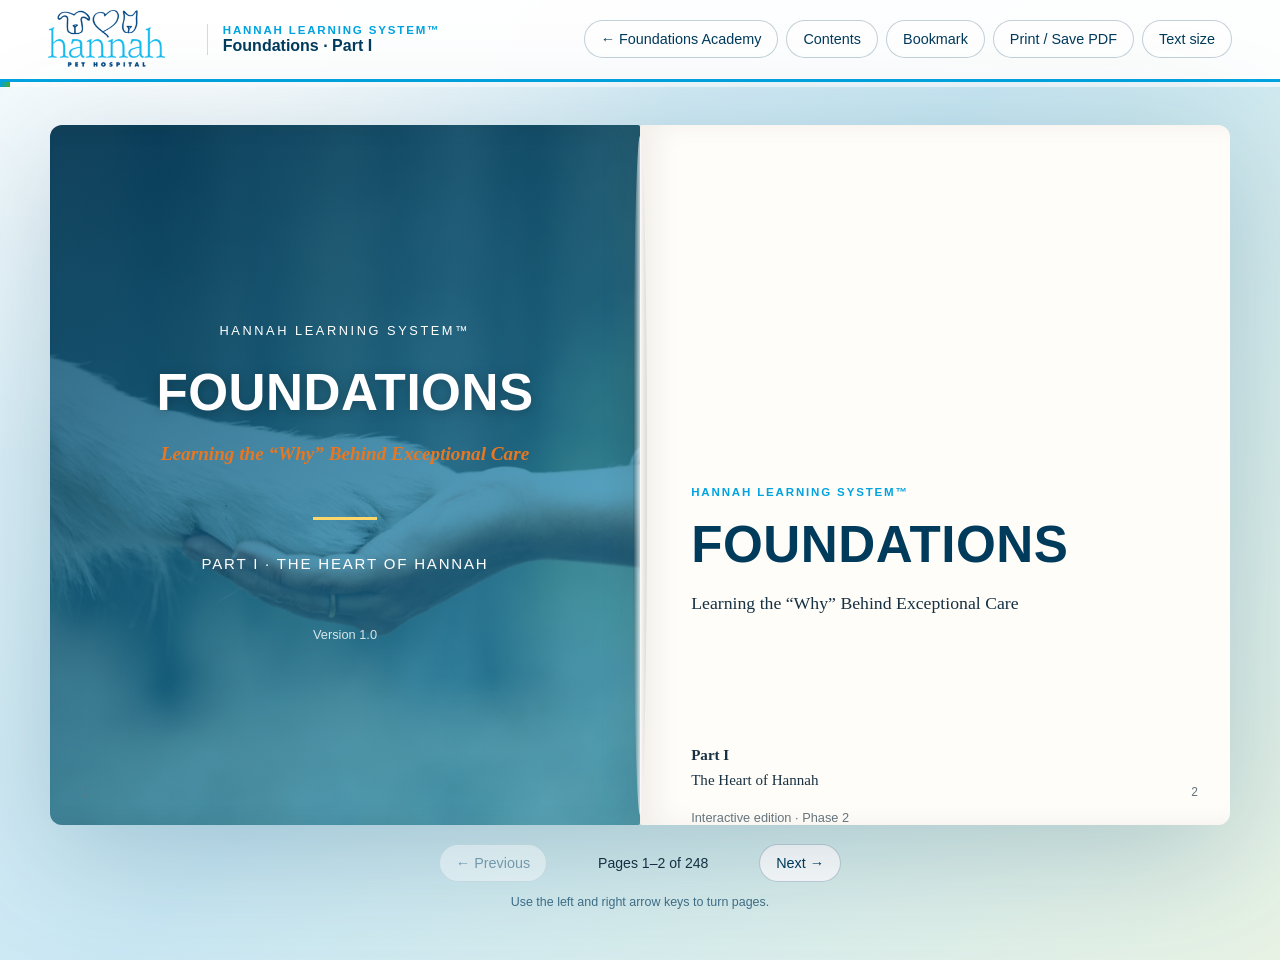
==== academies/foundations/course-1/index.html @ 43c66621 "Initial Hannah Learning System 1.0 Added integrated Hannah Learning System" ====
<!doctype html>
<html lang="en">
<head>
  <meta charset="utf-8">
  <meta name="viewport" content="width=device-width, initial-scale=1">
  <meta name="description" content="Hannah Learning System Foundations interactive book prototype">
  <title>Hannah Learning System™ — Foundations</title>
  <link rel="stylesheet" href="styles.css">
  <link rel="stylesheet" href="print.css" media="print">
</head>
<body>
  <a class="skip-link" href="#book">Skip to book</a>

  <header class="app-header" aria-label="Book controls">
    <div class="brand-block">
      <img class="header-logo" src="assets/hannah-logo.png" alt="Hannah Pet Hospital">
      <div class="brand-copy">
        <span class="eyebrow">Hannah Learning System™</span>
        <strong>Foundations · Part I</strong>
      </div>
    </div>

    <nav class="toolbar" aria-label="Reader tools">
      <a class="tool-button back-to-hls" href="../../../index.html#foundationsAcademy">← Foundations Academy</a>
      <button id="contentsButton" type="button" class="tool-button" aria-controls="contentsPanel" aria-expanded="false">Contents</button>
      <button id="bookmarkButton" type="button" class="tool-button" aria-pressed="false">Bookmark</button>
      <button id="printButton" type="button" class="tool-button">Print / Save PDF</button>
      <button id="textSizeButton" type="button" class="tool-button">Text size</button>
    </nav>
  </header>

  <div class="reading-progress" aria-hidden="true"><span id="progressBar"></span></div>

  <aside id="contentsPanel" class="contents-panel" hidden>
    <div class="contents-heading">
      <div>
        <span class="eyebrow">Navigate</span>
        <h2>Contents</h2>
      </div>
      <button id="closeContentsButton" type="button" class="icon-button" aria-label="Close contents">×</button>
    </div>
    <ol id="contentsList" class="contents-list"></ol>
  </aside>
  <div id="scrim" class="scrim" hidden></div>

  <main class="reader-shell">
    <section id="book" class="book" aria-label="Interactive book" tabindex="-1">
      <div id="pageLeft" class="page page-left" aria-live="polite"></div>
      <div id="pageRight" class="page page-right" aria-live="polite"></div>
      <div id="turnOverlay" class="turn-overlay" aria-hidden="true"></div>
    </section>

    <div class="reader-navigation" aria-label="Page navigation">
      <button id="previousButton" type="button" class="nav-button">← Previous</button>
      <p id="pageStatus" class="page-status" aria-live="polite"></p>
      <button id="nextButton" type="button" class="nav-button">Next →</button>
    </div>

    <p class="keyboard-hint">Use the left and right arrow keys to turn pages.</p>
  </main>

  <section id="printEdition" class="print-edition" aria-label="Printable edition"></section>

  <script src="content.js"></script>
  <script src="app.js"></script>
</body>
</html>
---- academies/foundations/course-1/styles.css ----
:root {
  /* Hannah brand palette - PMS approximations */
  --hannah-yellow: #FDD66C; /* PMS 121 */
  --hannah-orange: #E87722; /* PMS 158 */
  --hannah-burgundy: #862633; /* PMS 202 */
  --hannah-blue: #00A3E0; /* PMS 298 */
  --hannah-green: #43B02A; /* PMS 361 */
  --hannah-navy: #003B5C; /* PMS 541 */

  --ink: #173042;
  --muted: #65747d;
  --paper: #fffdf8;
  --paper-deep: #f6f0e5;
  --surface: #eaf4f8;
  --accent: var(--hannah-blue);
  --accent-dark: var(--hannah-navy);
  --accent-soft: #e5f6fc;
  --gold: var(--hannah-yellow);
  --line: #d8d3c8;
  --shadow: 0 24px 60px rgba(0, 59, 92, .22);
  --font-scale: 1;
  --title-font: "Teen", Arial, sans-serif;
  --body-font: Georgia, "Times New Roman", serif;
  --ui-font: Arial, sans-serif;
}

* { box-sizing: border-box; }
html { color-scheme: light; }
body {
  margin: 0;
  min-height: 100vh;
  color: var(--ink);
  background:
    radial-gradient(circle at 15% 0%, rgba(255,255,255,.95), transparent 34%),
    linear-gradient(135deg, #e9f6fb, #c9e7f3 48%, #e7f2e4);
  font-family: var(--body-font);
}
button, textarea { font: inherit; }
button { cursor: pointer; }
.skip-link {
  position: fixed; left: 1rem; top: -5rem; z-index: 100;
  background: #fff; padding: .75rem 1rem; border-radius: .4rem;
}
.skip-link:focus { top: 1rem; }

.app-header {
  min-height: 78px;
  display: flex;
  align-items: center;
  justify-content: space-between;
  gap: 1rem;
  padding: .65rem clamp(1rem, 4vw, 3rem);
  background: rgba(255,255,255,.96);
  border-bottom: 3px solid var(--hannah-blue);
  font-family: var(--ui-font);
}
.brand-block { display: flex; align-items: center; gap: .9rem; min-width: 0; }
.header-logo { width: 145px; max-height: 58px; object-fit: contain; object-position: left center; flex: 0 0 auto; }
.brand-copy { display: grid; gap: .1rem; padding-left: .9rem; border-left: 1px solid rgba(0,59,92,.18); }
.brand-copy strong { color: var(--hannah-navy); }
.eyebrow, .kicker {
  text-transform: uppercase;
  letter-spacing: .16em;
  font-size: .72rem;
  color: var(--hannah-blue);
  font-family: var(--ui-font);
  font-weight: 700;
}
.toolbar { display: flex; flex-wrap: wrap; gap: .5rem; justify-content: flex-end; }
.tool-button, .nav-button, .icon-button, .primary-button {
  border: 1px solid rgba(0,59,92,.24);
  background: white;
  color: var(--hannah-navy);
  border-radius: 999px;
  padding: .62rem 1rem;
  font-family: var(--ui-font);
  font-size: .9rem;
}
.tool-button:hover, .nav-button:hover, .icon-button:hover { border-color: var(--hannah-blue); color: var(--hannah-blue); }
.primary-button { background: var(--hannah-blue); color: white; border-color: var(--hannah-blue); }
.primary-button:hover { background: var(--hannah-navy); }
.icon-button { width: 2.5rem; height: 2.5rem; padding: 0; font-size: 1.5rem; }

.reading-progress { height: 5px; background: rgba(255,255,255,.65); }
.reading-progress span { display: block; height: 100%; width: 0; background: linear-gradient(90deg, var(--hannah-blue), var(--hannah-green)); transition: width .3s ease; }

.reader-shell { padding: clamp(1rem, 3vw, 2.5rem); }
.book {
  position: relative;
  width: min(1180px, 96vw);
  height: min(720px, calc(100vh - 200px));
  min-height: 540px;
  margin: 0 auto;
  display: grid;
  grid-template-columns: 1fr 1fr;
  perspective: 1800px;
  filter: drop-shadow(var(--shadow));
}
.book::before {
  content: "";
  position: absolute;
  inset: 1.5% 49.4%;
  z-index: 8;
  background: linear-gradient(90deg, rgba(0,0,0,.16), rgba(255,255,255,.7), rgba(0,0,0,.10));
  border-radius: 50%;
  pointer-events: none;
}
.page {
  position: relative;
  overflow: auto;
  padding: clamp(2rem, 4vw, 4.5rem);
  background: linear-gradient(rgba(255,255,255,.08), rgba(255,255,255,.08)), var(--paper);
  font-size: calc(.94rem * var(--font-scale));
  line-height: 1.62;
  scrollbar-width: thin;
}
.page-left { border-radius: 12px 2px 2px 12px; box-shadow: inset -18px 0 24px rgba(50,42,30,.08); }
.page-right { border-radius: 2px 12px 12px 2px; box-shadow: inset 18px 0 24px rgba(50,42,30,.06); }
.page::after {
  content: attr(data-page-number);
  position: absolute;
  bottom: 1.4rem;
  color: var(--muted);
  font-family: var(--ui-font);
  font-size: .75rem;
}
.page-left::after { left: 2rem; }
.page-right::after { right: 2rem; }
.page h1, .page h2, .contents-heading h2 {
  font-family: var(--title-font);
  color: var(--hannah-navy);
  letter-spacing: .01em;
}
.page h1 { font-size: clamp(2rem, 4vw, 4rem); line-height: 1.04; margin: .5rem 0 1.2rem; font-weight: 700; }
.page h2 { font-size: clamp(1.55rem, 2.5vw, 2.45rem); line-height: 1.15; margin: .25rem 0 1.2rem; font-weight: 700; }
.page p { margin: 0 0 1rem; }
.lead { font-size: 1.18em; line-height: 1.5; }
.emphasis { font-size: 1.13em; font-style: italic; color: var(--hannah-navy); }
.closing-line { margin-top: 2rem !important; font-size: 1.28em; font-style: italic; }
.cadence { padding-left: 1.2rem; border-left: 4px solid var(--hannah-orange); font-style: italic; }
.cadence.compact { line-height: 1.42; }
.small-note { color: var(--muted); font-family: var(--ui-font); font-size: .8rem; }
.ornament { color: var(--hannah-orange); font-size: 1.5rem; margin: 2rem 0; }

.page-photo {
  width: 100%;
  height: 210px;
  object-fit: cover;
  border-radius: 10px;
  margin: 0 0 1.4rem;
}
.page-photo.tall { height: 300px; }
.photo-caption { margin-top: -.9rem !important; color: var(--muted); font: .75rem var(--ui-font); }
.portrait-row { display: grid; grid-template-columns: 120px 1fr; gap: 1.25rem; align-items: center; margin: 1.2rem 0; }
.portrait-row img { width: 120px; height: 150px; object-fit: cover; border-radius: 8px; border: 4px solid white; box-shadow: 0 8px 22px rgba(0,59,92,.16); }

.page[data-template="cover"] {
  background:
    linear-gradient(150deg, rgba(0,59,92,.86), rgba(0,163,224,.57)),
    url("assets/who-we-are.webp") center/cover no-repeat;
  color: white;
  display: flex;
  flex-direction: column;
  justify-content: center;
  text-align: center;
}
.page[data-template="cover"] h1 { color: white; text-shadow: 0 2px 12px rgba(0,0,0,.25); }
.page[data-template="cover"] .cover-logo { width: min(320px, 72%); margin: 0 auto 2rem; filter: drop-shadow(0 4px 10px rgba(0,0,0,.22)); }
.cover-system { text-transform: uppercase; letter-spacing: .2em; font-family: var(--ui-font); font-size: .8rem; }
.cover-subtitle { font-size: 1.2rem; font-style: italic; }
.cover-rule { width: 64px; height: 3px; background: var(--hannah-yellow); margin: 2rem auto; }
.cover-part { text-transform: uppercase; letter-spacing: .12em; font-family: var(--ui-font); }
.cover-version { margin-top: 2rem !important; opacity: .82; font-family: var(--ui-font); font-size: .8rem; }

.page[data-template="quote"] { display: flex; flex-direction: column; justify-content: center; }
.truth-block { margin-top: 3rem; padding: 2rem 0; border-top: 2px solid var(--hannah-yellow); border-bottom: 2px solid var(--hannah-yellow); }
.truth-block span { font-family: var(--ui-font); color: var(--hannah-orange); font-weight: 700; font-size: .78rem; letter-spacing: .12em; text-transform: uppercase; }
.truth-block blockquote { margin: 1rem 0 0; font-size: clamp(1.4rem, 2.5vw, 2.5rem); line-height: 1.25; font-style: italic; color: var(--hannah-navy); }

.book-contents { list-style: none; margin: 2rem 0; padding: 0; }
.book-contents li { display: flex; justify-content: space-between; gap: 1rem; padding: .8rem 0; border-bottom: 1px solid var(--line); }
.book-contents li::before { content: ""; width: 8px; height: 8px; margin-top: .45rem; border-radius: 50%; background: var(--hannah-green); flex: 0 0 auto; }
.book-contents li span:first-of-type { flex: 1; }
.book-contents .future { color: var(--muted); }
.book-contents .future::before { background: var(--hannah-yellow); }
.callout-list { padding: 1rem 1.2rem; background: var(--accent-soft); border-left: 5px solid var(--hannah-blue); }

.reflection-label { display: block; margin: 1.2rem 0 .4rem; font-family: var(--ui-font); font-weight: 700; }
textarea {
  width: 100%; resize: vertical; min-height: 180px; padding: 1rem;
  border: 1px solid var(--line); border-radius: 8px; background: #fffefb;
  line-height: 1.5;
}
textarea:focus { outline: 3px solid rgba(0,163,224,.22); border-color: var(--hannah-blue); }
.reflection-actions { display: flex; align-items: center; gap: 1rem; margin: 1rem 0; font-family: var(--ui-font); }
.completion-mark { width: 88px; height: 88px; border-radius: 50%; display: grid; place-items: center; background: var(--hannah-green); color: white; font-size: 3rem; margin: 2rem auto; }

.reader-navigation { display: flex; align-items: center; justify-content: center; gap: 1rem; margin-top: 1.2rem; font-family: var(--ui-font); }
.page-status { min-width: 180px; text-align: center; margin: 0; font-size: .88rem; }
.keyboard-hint { text-align: center; color: rgba(0,59,92,.7); font-family: var(--ui-font); font-size: .78rem; }
.nav-button:disabled { opacity: .4; cursor: not-allowed; }

.turn-overlay {
  position: absolute; z-index: 20; top: 0; bottom: 0; right: 0; width: 50%;
  pointer-events: none; transform-origin: left center; opacity: 0;
  background: linear-gradient(90deg, var(--paper), #ece5d8);
  border-radius: 0 12px 12px 0;
}
.turn-overlay.turn-next { animation: turnNext .42s ease; }
.turn-overlay.turn-prev { left: 0; right: auto; transform-origin: right center; animation: turnPrev .42s ease; }
@keyframes turnNext { 0%{opacity:1;transform:rotateY(0)} 100%{opacity:.2;transform:rotateY(-95deg)} }
@keyframes turnPrev { 0%{opacity:1;transform:rotateY(0)} 100%{opacity:.2;transform:rotateY(95deg)} }

.contents-panel {
  position: fixed; z-index: 60; top: 0; right: 0; width: min(430px, 92vw); height: 100vh;
  overflow: auto; padding: 2rem; background: #fff; box-shadow: -20px 0 50px rgba(0,59,92,.22);
  font-family: var(--ui-font); border-top: 6px solid var(--hannah-blue);
}
.contents-heading { display: flex; justify-content: space-between; align-items: flex-start; }
.contents-heading h2 { margin: .2rem 0 1rem; font-size: 2rem; }
.contents-list { padding-left: 1.2rem; }
.contents-list button { width: 100%; text-align: left; border: 0; background: transparent; padding: .8rem .4rem; color: var(--ink); }
.contents-list button:hover { color: var(--hannah-blue); }
.contents-list .active button { color: var(--hannah-blue); font-weight: 700; }
.scrim { position: fixed; z-index: 50; inset: 0; background: rgba(0,32,48,.48); }
.print-edition { display: none; }

@media (max-width: 860px) {
  .header-logo { width: 118px; }
  .brand-copy { display: none; }
}
@media (max-width: 760px) {
  .app-header { align-items: center; }
  .toolbar { gap: .3rem; }
  .tool-button { padding: .55rem .7rem; font-size: .78rem; }
  .book { display: block; width: min(620px, 95vw); height: calc(100vh - 220px); min-height: 500px; }
  .book::before, .page-left { display: none; }
  .page-right { width: 100%; height: 100%; border-radius: 12px; box-shadow: none; padding: 2rem 1.6rem 3.2rem; }
  .page-right::after { right: 1.4rem; }
  .turn-overlay { width: 100%; }
  .page-status { min-width: 120px; }
  .keyboard-hint { display: none; }
  .portrait-row { grid-template-columns: 90px 1fr; }
  .portrait-row img { width: 90px; height: 115px; }
}
@media (max-width: 560px) {
  .header-logo { width: 95px; }
  .tool-button { font-size: .72rem; padding: .5rem .62rem; }
}
@media (prefers-reduced-motion: reduce) {
  *, *::before, *::after { animation-duration: .01ms !important; scroll-behavior: auto !important; }
}


/* Phase 2 signature visuals */
.page[data-template="visual"] { background: linear-gradient(145deg, #fffdf8, #f4fbfe); }
.page[data-template="visual"] h1 { text-align:center; color:var(--hannah-navy); }
.viz-caption { margin-top:1rem; padding:0.8rem; border-left:4px solid var(--hannah-orange); background:#fff; text-align:center; min-height:3rem; }
.principles-wheel, .decision-map, .team-circle { display:grid; grid-template-columns:repeat(2,1fr); gap:.65rem; align-items:center; margin:1rem 0; }
.principles-wheel button, .decision-map button, .team-circle button, .learning-cycle button { border:1px solid rgba(0,73,119,.25); border-radius:999px; background:#fff; color:var(--hannah-navy); padding:.7rem .8rem; font:inherit; font-weight:700; cursor:pointer; }
.principles-wheel button:hover, .decision-map button:hover, .team-circle button:hover, .learning-cycle button:hover { background:var(--hannah-light-blue); }
.wheel-center, .decision-center, .team-center { grid-column:1 / -1; justify-self:center; border-radius:50%; width:9rem; height:9rem; display:flex; align-items:center; justify-content:center; text-align:center; padding:1rem; background:var(--hannah-navy); color:white; font-family:"Teen",Arial,sans-serif; font-weight:700; }
.learning-cycle { display:flex; flex-wrap:wrap; align-items:center; justify-content:center; gap:.5rem; margin:2rem 0 1rem; }
.learning-cycle button { min-width:6.5rem; background:var(--hannah-light-blue); }
.cycle-center { text-align:center; font-family:"Teen",Arial,sans-serif; color:var(--hannah-navy); font-size:1.3rem; font-weight:700; }
.final-question { border-top:2px solid var(--hannah-orange); padding-top:1rem; margin-top:1rem; text-align:center; }
.values-ring { border:2px solid var(--hannah-green); border-radius:1rem; padding:.75rem; text-align:center; line-height:1.8; font-size:.86rem; }
.oath-card { display:grid; gap:1rem; padding:1.2rem; border:2px solid var(--hannah-light-blue); background:#fff; }
.oath-card label { display:grid; gap:.35rem; font-weight:700; }
.oath-card input { width:100%; border:1px solid #bbb; border-radius:.35rem; padding:.6rem; font:inherit; }
.list-line { padding-left:1.2rem; position:relative; }
.list-line::before { content:"•"; position:absolute; left:.25rem; color:var(--hannah-orange); font-weight:700; }
@media (max-width:760px){ .wheel-center,.decision-center,.team-center{width:7rem;height:7rem}.principles-wheel,.decision-map,.team-circle{grid-template-columns:1fr 1fr}.learning-cycle span{display:none}.learning-cycle button{width:46%} }

/* Phase 2 editorial image treatments */
.page em,
.page i,
.page .emphasis,
.page .closing-line,
.page .cadence,
.page .truth-block blockquote,
.page .cover-subtitle {
  color: var(--hannah-orange);
  font-weight: 700;
}

.blended-photo,
.page .page-photo {
  display: block;
  width: min(100%, 560px);
  height: 230px;
  object-fit: cover;
  object-position: center;
  margin: 0 auto 1.35rem;
  border-radius: 0;
  -webkit-mask-image: radial-gradient(ellipse 92% 84% at center, #000 58%, rgba(0,0,0,.88) 72%, transparent 100%);
  mask-image: radial-gradient(ellipse 92% 84% at center, #000 58%, rgba(0,0,0,.88) 72%, transparent 100%);
  filter: saturate(.96) contrast(1.02);
}
.blended-photo.blended-hero { height: 285px; }
.page .page-photo.tall { height: 300px; }
.hannah-heart-mark {
  display: block;
  width: 118px;
  height: 82px;
  object-fit: contain;
  margin: 1.4rem auto;
  mix-blend-mode: multiply;
}
.scroll-spread {
  width: calc(100% + clamp(2rem, 4vw, 4.5rem));
  height: 205px;
  overflow: hidden;
  margin: -1rem 0 1.25rem;
}
.scroll-spread img {
  width: 200%;
  height: 100%;
  object-fit: cover;
  object-position: center;
  max-width: none;
}
.scroll-left { margin-right: calc(-1 * clamp(2rem, 4vw, 4.5rem)); }
.scroll-right { margin-left: calc(-1 * clamp(2rem, 4vw, 4.5rem)); }
.scroll-left img { transform: translateX(0); }
.scroll-right img { transform: translateX(-50%); }

@media (max-width: 760px) {
  .blended-photo, .page .page-photo { height: 210px; }
  .blended-photo.blended-hero { height: 235px; }
  .scroll-spread { width: 100%; margin-left: 0; margin-right: 0; }
  .scroll-spread img { width: 100%; transform: none; }
}

/* Revision pass: seamless editorial imagery and two-page value scroll */
.chapter-icon.large-heart {
  display:block;
  width:160px;
  height:150px;
  object-fit:contain;
  margin:0 auto 2rem;
}
.blended-photo,
.page .page-photo {
  -webkit-mask-image:
    linear-gradient(to right, transparent 0%, #000 12%, #000 88%, transparent 100%),
    linear-gradient(to bottom, transparent 0%, #000 10%, #000 88%, transparent 100%);
  -webkit-mask-composite: source-in;
  mask-image:
    linear-gradient(to right, transparent 0%, #000 12%, #000 88%, transparent 100%),
    linear-gradient(to bottom, transparent 0%, #000 10%, #000 88%, transparent 100%);
  mask-composite: intersect;
}
.blended-photo.historic-full,
.blended-photo.illustration-contain {
  object-fit: contain;
  height: 300px;
  background: transparent;
  -webkit-mask-image: radial-gradient(ellipse 94% 90% at center, #000 70%, rgba(0,0,0,.75) 84%, transparent 100%);
  mask-image: radial-gradient(ellipse 94% 90% at center, #000 70%, rgba(0,0,0,.75) 84%, transparent 100%);
}
.blended-photo.tall-feature { height: 300px; object-position:center; }
.blended-photo.wide-feature { height: 270px; object-position:center; }
.word-scroll {
  width:calc(100% + clamp(2rem,4vw,4.5rem));
  margin:-.5rem 0 1.4rem;
  overflow:hidden;
  white-space:nowrap;
  border-top:1px solid rgba(0,59,92,.18);
  border-bottom:1px solid rgba(0,59,92,.18);
  background:linear-gradient(90deg,transparent,rgba(255,255,255,.92) 10%,rgba(255,255,255,.92) 90%,transparent);
}
.word-scroll-track {
  display:inline-flex;
  align-items:center;
  gap:1.35rem;
  min-width:max-content;
  padding:1.05rem 2rem;
  color:var(--hannah-navy);
  font-family:var(--title-font);
  font-size:clamp(1.35rem,2.5vw,2.25rem);
  font-weight:700;
  letter-spacing:.02em;
}
.word-scroll .scroll-heart { color:var(--hannah-blue); font-size:1.25em; }
.scroll-left-live { margin-right:calc(-1 * clamp(2rem,4vw,4.5rem)); }
.scroll-right-live { margin-left:calc(-1 * clamp(2rem,4vw,4.5rem)); }
.scroll-left-live .word-scroll-track { animation:scrollValues 18s linear infinite alternate; }
.scroll-right-live .word-scroll-track { transform:translateX(-32%); animation:scrollValuesRight 18s linear infinite alternate; }
.word-scroll:hover .word-scroll-track { animation-play-state:paused; }
@keyframes scrollValues { from{transform:translateX(0)} to{transform:translateX(-28%)} }
@keyframes scrollValuesRight { from{transform:translateX(-32%)} to{transform:translateX(-4%)} }
@media (max-width:760px){
  .word-scroll{width:100%;margin-left:0;margin-right:0}
  .word-scroll-track{font-size:1.25rem;padding:.85rem 1rem;gap:.9rem}
  .blended-photo.historic-full,.blended-photo.illustration-contain{height:250px}
}
@media (prefers-reduced-motion:reduce){
  .word-scroll-track{animation:none!important;transform:none!important}
}

/* Final editorial revisions */
.page-text-block { position: relative; z-index: 1; }
.blended-photo.image-lower {
  margin-top: 1.25rem;
  margin-bottom: 0;
}
.blended-photo.image-contain {
  object-fit: contain;
  background: transparent;
  -webkit-mask-image: radial-gradient(ellipse 95% 92% at center, #000 72%, rgba(0,0,0,.72) 86%, transparent 100%);
  mask-image: radial-gradient(ellipse 95% 92% at center, #000 72%, rgba(0,0,0,.72) 86%, transparent 100%);
}
.blended-photo.dr-campbell-fit {
  height: 315px;
  object-position: center top;
}
.blended-photo.jenny-fit {
  height: 285px;
  object-position: center;
}
.blended-photo.peace-fit {
  height: 285px;
  object-position: center;
}
@media (max-width:760px) {
  .blended-photo.dr-campbell-fit,
  .blended-photo.jenny-fit,
  .blended-photo.peace-fit { height: 235px; }
}


/* Phase 2.1 interactive learning activities */
.page[data-page-id="part-opener"] .large-heart { margin-top: 2.2rem; transform: translateY(14px); }
.page[data-page-id="chapter-9-opener"] h1 { transform: translateY(14px); }
.page[data-template="activity"] { background: linear-gradient(145deg,#fffdf8,#f4fbfe); }
.page[data-template="activity"] h1 { color: var(--hannah-navy); }
.sequence-activity { display:flex; flex-wrap:wrap; justify-content:center; gap:.75rem; margin:2rem 0 1rem; }
.sequence-activity button,.scenario-steps button { border:2px solid var(--hannah-light-blue); background:#fff; color:var(--hannah-navy); border-radius:999px; padding:.8rem 1rem; font-weight:700; cursor:pointer; }
.sequence-activity button.selected,.scenario-steps button.selected { background:var(--hannah-navy); color:#fff; border-color:var(--hannah-navy); }
.sequence-activity.needs-reset { animation:activityShake .4s ease; }
@keyframes activityShake {25%{transform:translateX(-5px)}50%{transform:translateX(5px)}75%{transform:translateX(-3px)}}
.activity-status { text-align:center; font-weight:700; color:var(--hannah-orange); }
.activity-reveal { margin:1.5rem 0; padding:1.2rem; border-left:5px solid var(--hannah-yellow); background:#fff; color:var(--hannah-navy); font-size:1.15rem; }
.choice-grid { display:grid; grid-template-columns:1fr 1fr; gap:1rem; }
.choice-grid fieldset { border:1px solid var(--line); border-radius:12px; padding:1rem; background:#fff; }
.choice-grid legend { color:var(--hannah-navy); font-weight:700; padding:0 .35rem; }
.choice-grid label { display:block; margin:.48rem 0; }
.scenario-card,.scenario-outcome { padding:1rem 1.1rem; border-radius:12px; background:#fff; border:1px solid var(--line); }
.scenario-steps { display:grid; grid-template-columns:1fr 1fr; gap:.6rem; margin:1rem 0; }
.flip-card { width:min(100%,500px); min-height:190px; display:grid; place-items:center; margin:2rem auto 1rem; padding:2rem; border:0; border-radius:24px; background:linear-gradient(145deg,var(--hannah-navy),#006a91); color:#fff; box-shadow:0 18px 35px rgba(0,59,92,.22); cursor:pointer; transition:transform .45s ease; }
.flip-card span { font-size:clamp(1.45rem,3vw,2.35rem); font-family:Georgia,serif; font-style:italic; font-weight:700; }
.flip-card.flipped { transform:rotateY(180deg); background:linear-gradient(145deg,var(--hannah-green),#7fa72a); }
.flip-card.flipped span { transform:rotateY(180deg); }
.challenge-list { display:grid; gap:.75rem; margin:1.5rem 0; }
.challenge-list label { display:flex; gap:.7rem; align-items:flex-start; padding:.85rem 1rem; border:1px solid var(--line); border-radius:10px; background:#fff; }
.challenge-list input { width:1.15rem; height:1.15rem; accent-color:var(--hannah-green); }
.challenge-progress { display:grid; gap:.55rem; font-family:var(--ui-font); font-weight:700; }
.challenge-progress progress { width:100%; height:14px; accent-color:var(--hannah-green); }
.team-circle-intro { text-align:center; color:var(--hannah-orange); font-weight:700; text-transform:uppercase; letter-spacing:.1em; }
.team-orbit { position:relative; width:min(100%,620px); aspect-ratio:1; margin:.4rem auto 1rem; border-radius:50%; border:1px solid rgba(0,163,224,.22); background:radial-gradient(circle at center,rgba(255,255,255,.98) 0 23%,rgba(225,244,250,.5) 24% 62%,transparent 63%); }
.team-orbit::before,.team-orbit::after { content:""; position:absolute; inset:16%; border:1px dashed rgba(0,112,153,.2); border-radius:50%; }
.team-orbit::after { inset:5%; }
.team-orbit .team-center { position:absolute; left:50%; top:50%; transform:translate(-50%,-50%); width:31%; height:31%; z-index:3; display:flex; flex-direction:column; gap:.25rem; align-items:center; justify-content:center; border-radius:50%; background:var(--hannah-navy); color:#fff; padding:.8rem; box-shadow:0 12px 28px rgba(0,59,92,.25); }
.team-center small { font-size:.57rem; line-height:1.25; font-weight:400; }
.team-pets { font-size:1.3rem; }
.team-orbit button { --count:15; position:absolute; left:50%; top:50%; width:112px; min-height:42px; transform:translate(-50%,-50%) rotate(calc(360deg / var(--count) * var(--i))) translateY(-255px) rotate(calc(-360deg / var(--count) * var(--i))); border:1px solid rgba(0,73,119,.25); border-radius:999px; background:#fff; color:var(--hannah-navy); padding:.5rem .6rem; font-size:.68rem; font-weight:700; cursor:pointer; box-shadow:0 4px 12px rgba(0,59,92,.1); }
.team-orbit button:hover,.team-orbit button:focus { background:var(--hannah-light-blue); z-index:5; }
.values-ring { display:flex; flex-wrap:wrap; justify-content:center; gap:.35rem .75rem; border:0; padding:.65rem; color:var(--hannah-navy); }
.values-ring span { font-size:.7rem; font-weight:700; }
@media (max-width:760px){.choice-grid,.scenario-steps{grid-template-columns:1fr}.team-orbit{aspect-ratio:auto;display:grid;grid-template-columns:1fr 1fr;gap:.45rem;padding:1rem;border-radius:18px;background:#f4fbfe}.team-orbit::before,.team-orbit::after{display:none}.team-orbit .team-center{position:static;transform:none;grid-column:1/-1;width:auto;height:auto;border-radius:18px;padding:1rem}.team-orbit button{position:static;transform:none!important;width:auto;min-height:40px;font-size:.72rem}}

/* Final Part I polish */
.page[data-template="video"] { background:linear-gradient(145deg,#fffdf8,#f4fbfe); }
.academy-video { width:min(100%,620px); margin:1.2rem auto; padding:1rem; border:1px solid rgba(0,73,119,.16); border-radius:18px; background:#fff; box-shadow:0 12px 28px rgba(0,59,92,.12); }
.academy-video-label { margin-bottom:.7rem; color:var(--hannah-orange); font-family:var(--ui-font); font-size:.72rem; font-weight:800; letter-spacing:.12em; text-transform:uppercase; }
.video-frame { position:relative; aspect-ratio:16/9; overflow:hidden; border-radius:12px; background:#001f31; }
.video-frame iframe { position:absolute; inset:0; width:100%; height:100%; border:0; }
.video-fallback { display:inline-block; margin-top:.7rem; color:var(--hannah-navy); font-weight:700; }

/* Compact, balanced Hannah Team Circle */
.page[data-page-id="team-circle"] { padding-top:1.2rem; overflow:hidden; }
.page[data-page-id="team-circle"] h1 { margin:.15rem 0 .1rem; font-size:clamp(2.05rem,4vw,3.4rem); }
.page[data-page-id="team-circle"] .kicker { margin-bottom:.15rem; }
.page[data-page-id="team-circle"] .team-circle-intro { margin:.2rem 0 .3rem; }
.team-orbit { width:min(88%,470px); margin:.2rem auto .55rem; }
.team-orbit .team-center { width:35%; height:35%; padding:.65rem; transition:transform .25s ease,box-shadow .25s ease; }
.team-orbit .team-center strong { font-size:1.05rem; text-align:center; }
.team-center small { font-size:.5rem; line-height:1.18; text-align:center; }
.team-pets { font-size:1.1rem; }
.team-orbit button { --count:14; width:96px; min-height:38px; transform:translate(-50%,-50%) rotate(calc(360deg / var(--count) * var(--i))) translateY(-192px) rotate(calc(-360deg / var(--count) * var(--i))); padding:.42rem .48rem; font-size:.59rem; line-height:1.08; transition:background .2s ease,box-shadow .2s ease,transform .2s ease; }
.team-orbit button.active { background:var(--hannah-orange); color:#fff; border-color:var(--hannah-orange); box-shadow:0 0 0 5px rgba(239,118,34,.14),0 8px 18px rgba(0,59,92,.2); z-index:8; }
.team-orbit.has-active .team-center { transform:translate(-50%,-50%) scale(1.035); box-shadow:0 0 0 8px rgba(0,163,224,.12),0 15px 30px rgba(0,59,92,.26); }
.team-connector { position:absolute; left:50%; top:50%; height:3px; transform-origin:0 50%; background:linear-gradient(90deg,rgba(239,118,34,.25),var(--hannah-orange)); border-radius:999px; z-index:2; pointer-events:none; animation:connectorGlow .45s ease both; }
@keyframes connectorGlow { from{opacity:0;transform:rotate(var(--angle)) scaleX(.1)} to{opacity:1;transform:rotate(var(--angle)) scaleX(1)} }
.team-detail-panel { width:min(88%,650px); min-height:64px; display:grid; place-items:center; margin:.25rem auto .45rem; padding:.7rem 1rem; border-left:5px solid var(--hannah-orange); background:#fff; color:var(--hannah-navy); box-shadow:0 5px 14px rgba(0,59,92,.07); text-align:center; font-family:Georgia,serif; font-size:.88rem; line-height:1.35; }
.page[data-page-id="team-circle"] .values-ring { width:min(92%,700px); margin:0 auto; padding:.25rem .4rem; gap:.2rem .62rem; }
.page[data-page-id="team-circle"] .values-ring span { font-size:.6rem; }
.page[data-page-id="team-circle"] .closing-line { margin:.45rem auto 0; text-align:center; font-size:clamp(1.12rem,2.3vw,1.65rem); line-height:1.2; }

/* Graduation celebration */
.page[data-template="graduation"] { position:relative; overflow:hidden; background:radial-gradient(circle at 50% 22%,#fff 0,#fffdf7 44%,#eef9fc 100%); }
.graduation-card { position:relative; z-index:2; max-width:680px; margin:auto; text-align:center; }
.graduation-heart { width:88px; display:block; margin:.2rem auto .35rem; }
.graduation-card h1 { margin:.1rem 0; }
.graduation-card h2 { margin:.15rem 0 .55rem; font-size:1.2rem; color:var(--hannah-navy); }
.achievement-card { width:min(100%,430px); margin:.8rem auto; padding:.85rem 1rem; border:1px solid rgba(0,73,119,.18); border-radius:16px; background:#fff; box-shadow:0 10px 25px rgba(0,59,92,.12); }
.achievement-card span,.achievement-card small { display:block; font-family:var(--ui-font); }
.achievement-card span { color:var(--hannah-orange); font-size:.7rem; font-weight:800; letter-spacing:.12em; text-transform:uppercase; }
.achievement-card strong { display:block; margin:.2rem 0; color:var(--hannah-navy); font-size:1.3rem; }
.graduation-message { margin:.75rem auto; font-size:1rem; }
.graduation-actions { display:flex; flex-wrap:wrap; justify-content:center; gap:.55rem; }
.secondary-button,.continue-button { border:1px solid rgba(0,73,119,.28); border-radius:999px; background:#fff; color:var(--hannah-navy); padding:.7rem 1rem; font-weight:700; cursor:pointer; }
.continue-button { display:block; margin:.8rem auto 0; background:var(--hannah-navy); color:#fff; }
.confetti-stage { position:absolute; inset:0; z-index:5; overflow:hidden; pointer-events:none; }
.confetti-piece { position:absolute; top:-12%; animation:confettiFall var(--duration) linear forwards; font-size:var(--size); opacity:.95; }
@keyframes confettiFall { to { transform:translate3d(var(--drift),115vh,0) rotate(var(--spin)); opacity:.15; } }
@media (prefers-reduced-motion:reduce){.confetti-piece{animation:none;display:none}.team-connector{animation:none}}

@media (max-width:760px){
  .team-orbit { width:100%; }
  .team-detail-panel { width:100%; }
  .graduation-card h2 { font-size:1rem; }
}

.back-to-hls{text-decoration:none;display:inline-flex;align-items:center}.back-to-hls:focus{outline:3px solid #ffd45d;outline-offset:2px}@media(max-width:760px){.back-to-hls{order:-1;width:100%;justify-content:center}}
---- academies/foundations/course-1/print.css ----
@page { size: letter; margin: .68in; }
body { background: white !important; color: #173042; }
.app-header, .reading-progress, .reader-shell, .contents-panel, .scrim { display: none !important; }
.print-edition { display: block !important; }
.print-page {
  break-after: page;
  page-break-after: always;
  min-height: 9.25in;
  padding: .15in .1in;
  position: relative;
  font-family: Georgia, "Times New Roman", serif;
  font-size: 10pt;
  line-height: 1.55;
}
.print-page:last-child { break-after: auto; page-break-after: auto; }
.print-page h1, .print-page h2 { font-family: "Teen", Arial, sans-serif; color: #003B5C; }
.print-page h1 { font-size: 30pt; line-height: 1.08; font-weight: 700; margin: .2in 0 .25in; }
.print-page h2 { font-size: 21pt; line-height: 1.15; font-weight: 700; margin: .1in 0 .2in; }
.print-page p { margin: 0 0 .14in; }
.print-page .kicker { color: #00A3E0; font: 700 8pt Arial,sans-serif; letter-spacing: .14em; text-transform: uppercase; }
.print-page .truth-block { margin-top: .55in; border-top: 2px solid #FDD66C; border-bottom: 2px solid #FDD66C; padding: .3in 0; }
.print-page .truth-block span { color: #E87722; }
.print-page .truth-block blockquote { color: #003B5C; font-size: 20pt; line-height: 1.25; font-style: italic; margin: .15in 0 0; }
.print-page .callout-list { background: #e5f6fc; border-left: 5px solid #00A3E0; padding: .15in .2in; }
.print-page .cadence { border-left: 4px solid #E87722; }
.print-page .page-photo { width: 100%; height: 2.3in; object-fit: cover; border-radius: 0; margin: 0 0 .2in; }
.print-page .page-photo.tall { height: 3.1in; }
.print-page .portrait-row { display: grid; grid-template-columns: 1.2in 1fr; gap: .2in; align-items: center; }
.print-page .portrait-row img { width: 1.2in; height: 1.5in; object-fit: cover; }
.print-page textarea, .print-page button, .print-page .reflection-actions, .print-page .small-note { display: none !important; }
.print-page[data-template="reflection"]::after {
  content: "";
  display: block;
  height: 4in;
  margin-top: .25in;
  background: repeating-linear-gradient(to bottom, transparent 0, transparent 27px, #d8d3c8 28px);
}
.print-page[data-template="cover"] {
  color: white;
  background:
    linear-gradient(150deg, rgba(0,59,92,.88), rgba(0,163,224,.60)),
    url("assets/who-we-are.webp") center/cover no-repeat !important;
  display: flex;
  flex-direction: column;
  justify-content: center;
  text-align: center;
  padding: .8in;
}
.print-page[data-template="cover"] h1 { color: white; font-size: 45pt; }
.print-page[data-template="cover"] .cover-logo { width: 3.2in; margin: 0 auto .35in; }
.print-page-number { position: absolute; bottom: 0; right: 0; color: #65747d; font: 8pt Arial,sans-serif; }

.print-page[data-template="visual"] button { display:block !important; border:1px solid #777; border-radius:12px; padding:6px; background:white; color:#004977; }
.print-page .principles-wheel,.print-page .decision-map,.print-page .team-circle { display:grid; grid-template-columns:1fr 1fr; gap:8px; }
.print-page .wheel-center,.print-page .decision-center,.print-page .team-center { grid-column:1 / -1; text-align:center; font-weight:bold; border:2px solid #004977; border-radius:50%; padding:20px; }
.print-page .learning-cycle { display:flex; justify-content:space-between; align-items:center; gap:5px; }
.print-page .values-ring,.print-page .viz-caption { border:1px solid #777; padding:8px; text-align:center; }

.print-page em,
.print-page i,
.print-page .emphasis,
.print-page .closing-line,
.print-page .cadence,
.print-page .truth-block blockquote,
.print-page .cover-subtitle {
  color: #E87722 !important;
  font-weight: 700;
}
.print-page .blended-photo,
.print-page .page-photo {
  width: 100%;
  height: 2.35in;
  object-fit: cover;
  margin: 0 0 .18in;
  -webkit-mask-image: radial-gradient(ellipse 94% 86% at center, #000 60%, rgba(0,0,0,.88) 75%, transparent 100%);
  mask-image: radial-gradient(ellipse 94% 86% at center, #000 60%, rgba(0,0,0,.88) 75%, transparent 100%);
}
.print-page .hannah-heart-mark { width: 1.15in; display: block; margin: .15in auto; }
.print-page .scroll-spread { width: 100%; height: 2.1in; overflow: hidden; margin: 0 0 .15in; }
.print-page .scroll-spread img { width: 200%; height: 100%; object-fit: cover; max-width: none; }
.print-page .scroll-right img { transform: translateX(-50%); }

/* Revision pass: printable equivalents */
.print-edition em,
.print-edition i,
.print-edition .emphasis,
.print-edition .closing-line,
.print-edition .cadence,
.print-edition blockquote {
  color:#e57200 !important;
  font-weight:700 !important;
}
.print-edition .word-scroll-track {
  display:flex;
  justify-content:center;
  gap:12pt;
  color:#003b5c;
  font-family:"Teen",Arial,sans-serif;
  font-weight:700;
  font-size:16pt;
  border-top:1pt solid #d9e2e7;
  border-bottom:1pt solid #d9e2e7;
  padding:10pt 0;
}
.print-edition .scroll-heart { color:#00a3e0; }

.page[data-template="activity"] button{border:1px solid #777;background:#fff;color:#003b5c}.team-orbit{display:grid;grid-template-columns:repeat(3,1fr);gap:6pt}.team-orbit .team-center{grid-column:1/-1;text-align:center;border:1pt solid #003b5c;padding:8pt}.team-orbit button{position:static!important;transform:none!important;width:auto!important}.flip-card{min-height:auto;padding:18pt;border:1pt solid #003b5c;background:#fff!important;color:#003b5c!important}
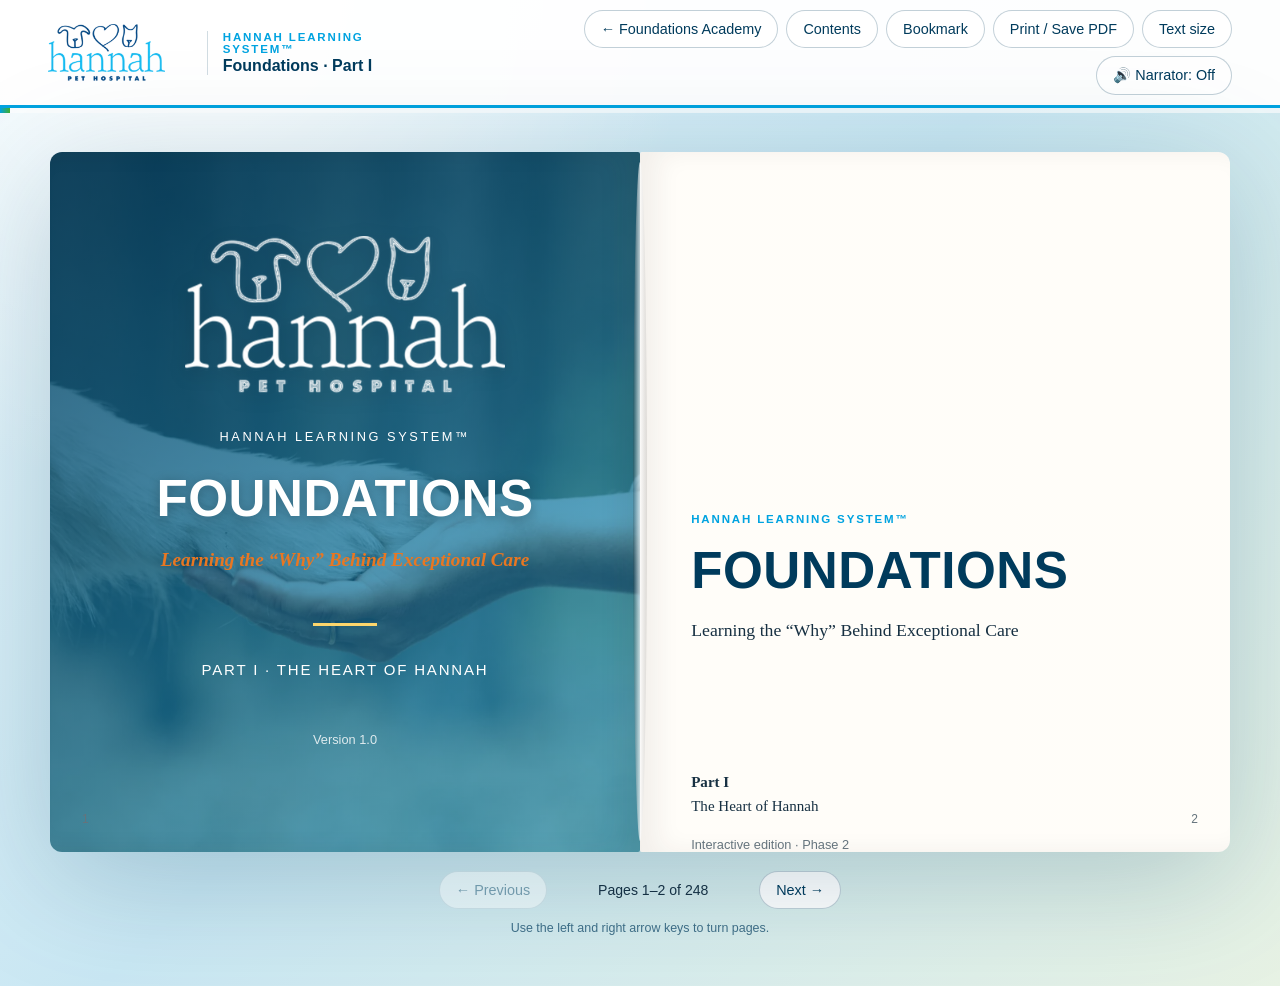
==== commit 190676e5: "Foundations Academy: add Narrator read-aloud + self-host Chapter 5 video - Add browser-native Web Sp" ====
--- a/academies/foundations/course-1/index.html
+++ b/academies/foundations/course-1/index.html
@@ -26,6 +26,7 @@
       <button id="bookmarkButton" type="button" class="tool-button" aria-pressed="false">Bookmark</button>
       <button id="printButton" type="button" class="tool-button">Print / Save PDF</button>
       <button id="textSizeButton" type="button" class="tool-button">Text size</button>
+      <button id="narratorButton" type="button" class="tool-button" aria-pressed="false">🔊 Narrator: Off</button>
     </nav>
   </header>
 
--- a/academies/foundations/course-1/styles.css
+++ b/academies/foundations/course-1/styles.css
@@ -77,6 +77,8 @@
   font-size: .9rem;
 }
 .tool-button:hover, .nav-button:hover, .icon-button:hover { border-color: var(--hannah-blue); color: var(--hannah-blue); }
+#narratorButton[aria-pressed="true"] { border-color: var(--hannah-orange); color: var(--hannah-orange); background: rgba(239,118,34,.08); }
+#narratorButton:disabled { opacity: .5; cursor: not-allowed; }
 .primary-button { background: var(--hannah-blue); color: white; border-color: var(--hannah-blue); }
 .primary-button:hover { background: var(--hannah-navy); }
 .icon-button { width: 2.5rem; height: 2.5rem; padding: 0; font-size: 1.5rem; }
@@ -475,7 +477,7 @@
 .academy-video { width:min(100%,620px); margin:1.2rem auto; padding:1rem; border:1px solid rgba(0,73,119,.16); border-radius:18px; background:#fff; box-shadow:0 12px 28px rgba(0,59,92,.12); }
 .academy-video-label { margin-bottom:.7rem; color:var(--hannah-orange); font-family:var(--ui-font); font-size:.72rem; font-weight:800; letter-spacing:.12em; text-transform:uppercase; }
 .video-frame { position:relative; aspect-ratio:16/9; overflow:hidden; border-radius:12px; background:#001f31; }
-.video-frame iframe { position:absolute; inset:0; width:100%; height:100%; border:0; }
+.video-frame iframe, .video-frame video { position:absolute; inset:0; width:100%; height:100%; border:0; background:#001f31; }
 .video-fallback { display:inline-block; margin-top:.7rem; color:var(--hannah-navy); font-weight:700; }
 
 /* Compact, balanced Hannah Team Circle */
